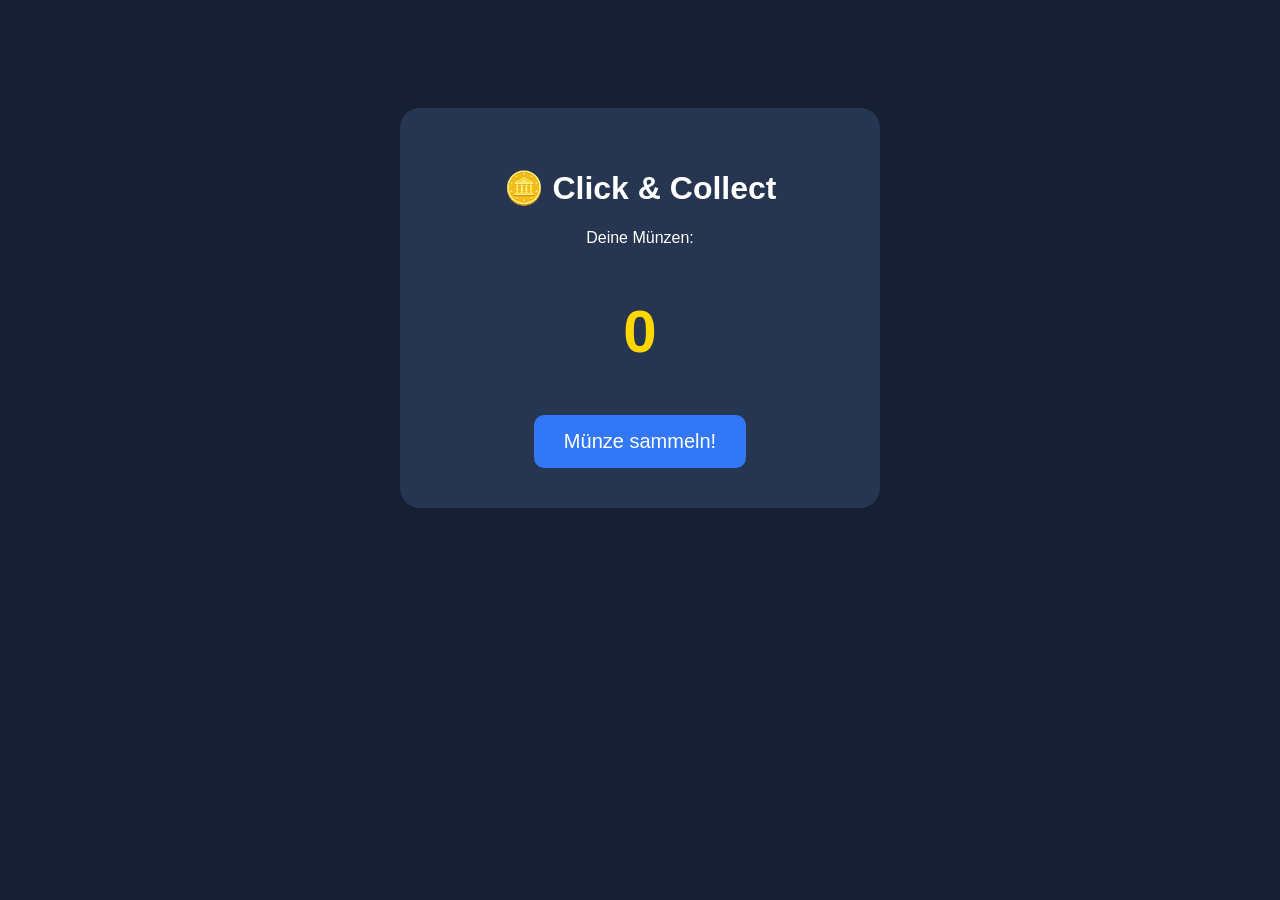
==== index.html @ 35b6dbcf "Erste Version meines Spiels" ====
<!DOCTYPE html>
<html lang="de">
<head>
    <meta charset="UTF-8">
    <title>Click & Collect</title>
    <link rel="stylesheet" href="style.css">
    <script src="script.js" defer></script>
</head>

<body>
    <div class="spiel">
        <h1>🪙 Click & Collect</h1>

        <p>Deine Münzen:</p>

        <h2 id="punkte">0</h2>

        <button id="sammeln">
            Münze sammeln!
        </button>
    </div>
</body>
</html>
---- style.css ----
body {
    background-color: #172033;
    color: white;
    font-family: Arial, sans-serif;
    text-align: center;
    padding-top: 100px;
}

.spiel {
    background-color: #263650;
    padding: 40px;
    border-radius: 20px;
    max-width: 400px;
    margin: auto;
}

h2 {
    font-size: 60px;
    color: gold;
}

button {
    background-color: #3278f6;
    color: white;
    font-size: 20px;
    padding: 15px 30px;
    border: none;
    border-radius: 10px;
    cursor: pointer;
}

button:hover {
    background-color: #1955c4;
}
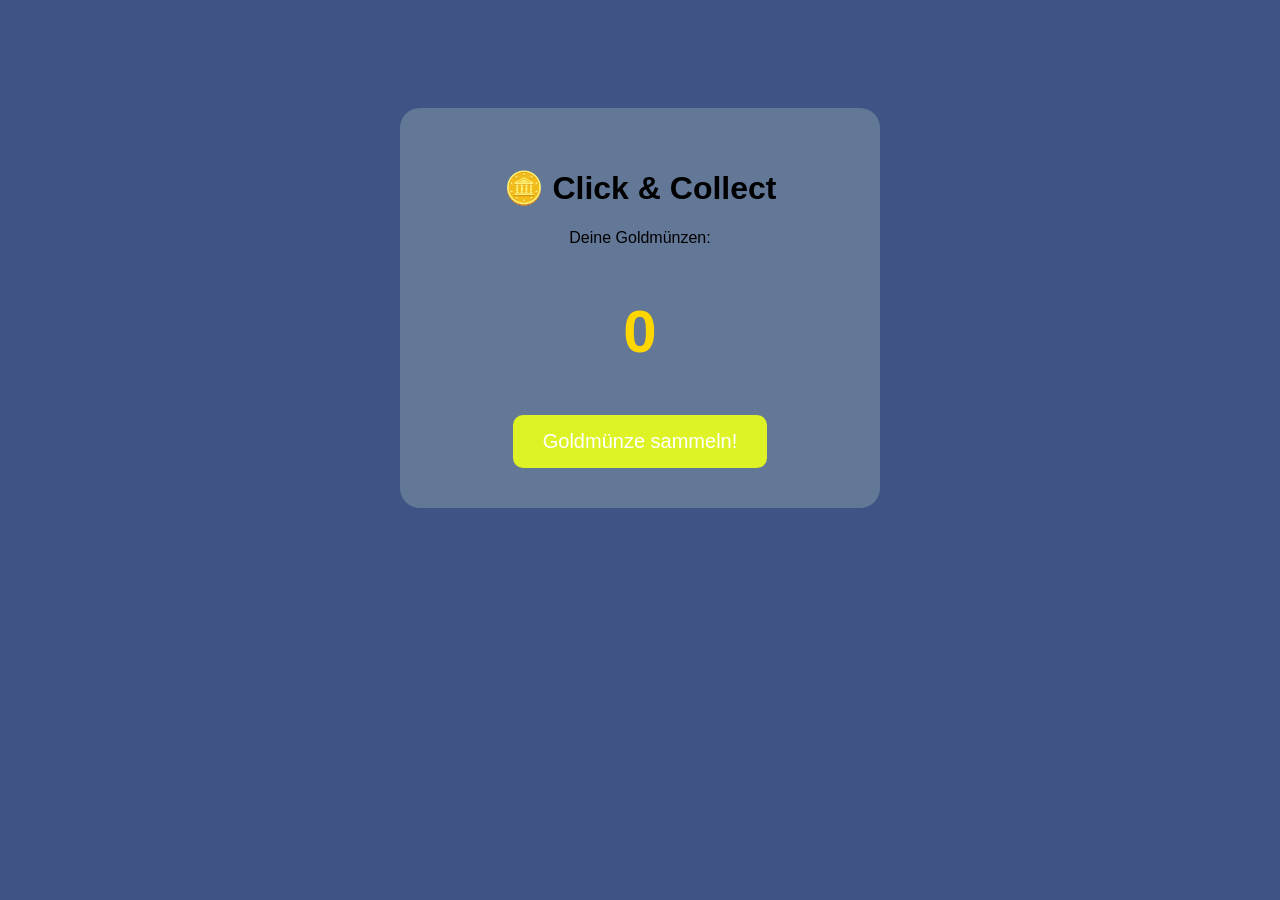
==== commit a34e8fdc: "Kleine Anpassungen" ====
--- a/index.html
+++ b/index.html
@@ -11,12 +11,12 @@
     <div class="spiel">
         <h1>🪙 Click & Collect</h1>
 
-        <p>Deine Münzen:</p>
+        <p>Deine Goldmünzen:</p>
 
         <h2 id="punkte">0</h2>
 
         <button id="sammeln">
-            Münze sammeln!
+            Goldmünze sammeln!
         </button>
     </div>
 </body>
--- a/style.css
+++ b/style.css
@@ -1,13 +1,13 @@
 body {
-    background-color: #172033;
-    color: white;
+    background-color: #3f5484;
+    color: rgb(0, 0, 0);
     font-family: Arial, sans-serif;
     text-align: center;
     padding-top: 100px;
 }
 
 .spiel {
-    background-color: #263650;
+    background-color: #637797;
     padding: 40px;
     border-radius: 20px;
     max-width: 400px;
@@ -20,7 +20,7 @@
 }
 
 button {
-    background-color: #3278f6;
+    background-color: #def325;
     color: white;
     font-size: 20px;
     padding: 15px 30px;
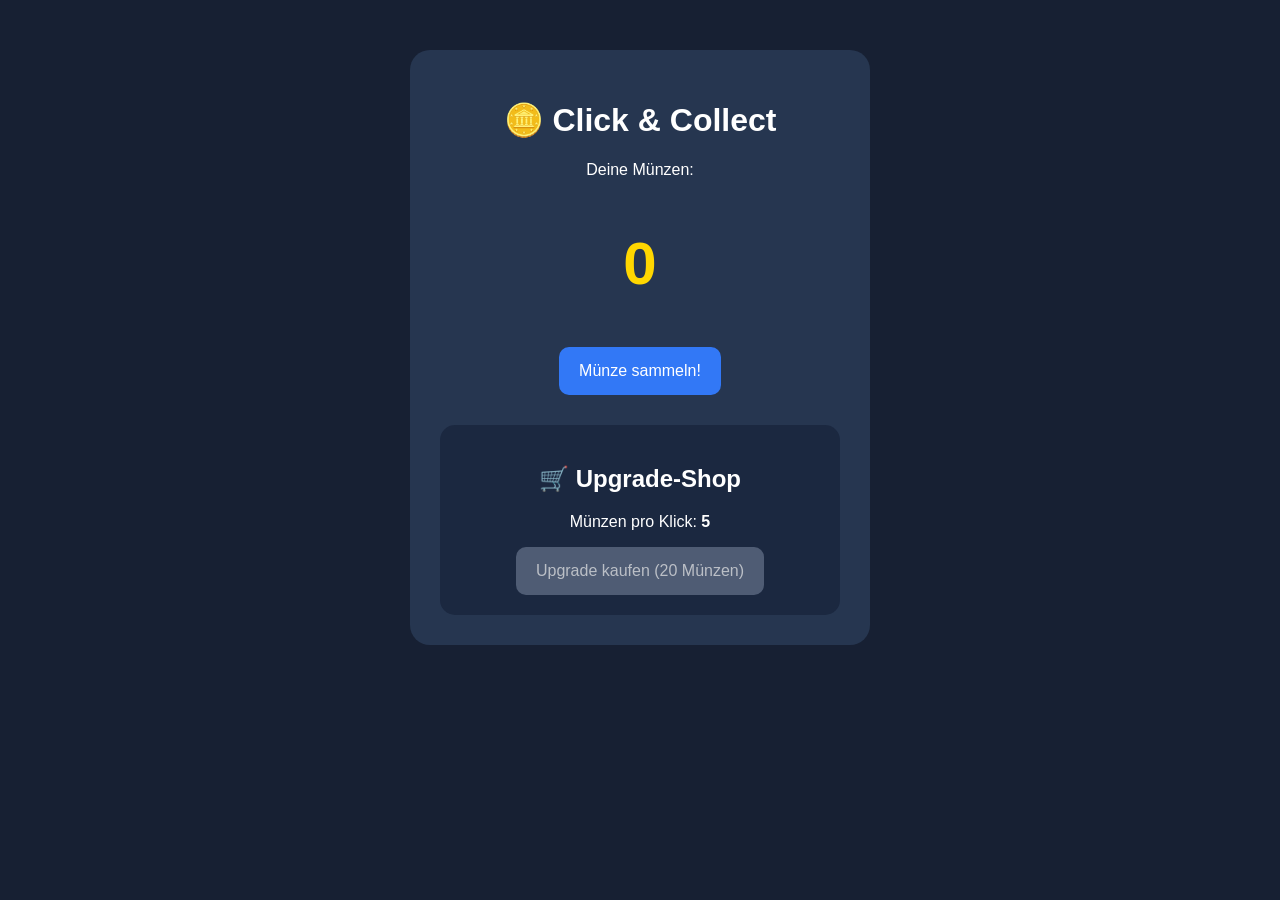
==== commit 316bce3e: "Upgradeshop hinzugefügt" ====
--- a/index.html
+++ b/index.html
@@ -1,23 +1,44 @@
+
 <!DOCTYPE html>
 <html lang="de">
+
 <head>
     <meta charset="UTF-8">
+    <meta name="viewport" content="width=device-width, initial-scale=1.0">
+
     <title>Click & Collect</title>
+
     <link rel="stylesheet" href="style.css">
     <script src="script.js" defer></script>
 </head>
 
 <body>
     <div class="spiel">
+
         <h1>🪙 Click & Collect</h1>
 
-        <p>Deine Goldmünzen:</p>
-
+        <p>Deine Münzen:</p>
         <h2 id="punkte">0</h2>
 
         <button id="sammeln">
-            Goldmünze sammeln!
+            Münze sammeln!
         </button>
+
+        <div class="shop">
+            <h2>🛒 Upgrade-Shop</h2>
+
+            <p>
+                Münzen pro Klick:
+                <strong id="klick-wert">5</strong>
+            </p>
+
+            <button id="upgrade">
+                Upgrade kaufen
+                (<span id="upgrade-preis">20</span> Münzen)
+            </button>
+        </div>
+
     </div>
 </body>
-</html>+
+</html>
--- a/style.css
+++ b/style.css
@@ -1,34 +1,61 @@
+
+/* Allgemeines Design */
 body {
-    background-color: #3f5484;
-    color: rgb(0, 0, 0);
+    background-color: #172033;
+    color: white;
     font-family: Arial, sans-serif;
     text-align: center;
-    padding-top: 100px;
+    margin: 0;
+    padding: 50px 16px;
 }
 
+/* Das Spielfeld */
 .spiel {
-    background-color: #637797;
-    padding: 40px;
-    border-radius: 20px;
+    background-color: #263650;
     max-width: 400px;
     margin: auto;
+    padding: 30px;
+    border-radius: 20px;
 }
 
-h2 {
+/* Unser Münzzähler */
+#punkte {
     font-size: 60px;
     color: gold;
 }
 
+/* Alle Buttons */
 button {
-    background-color: #def325;
+    background-color: #3278f6;
     color: white;
-    font-size: 20px;
-    padding: 15px 30px;
     border: none;
     border-radius: 10px;
+    padding: 15px 20px;
+    font-size: 16px;
     cursor: pointer;
 }
 
-button:hover {
+/* Effekt beim Darüberfahren */
+button:hover:not(:disabled) {
     background-color: #1955c4;
-}+}
+
+/* Button bei zu wenig Münzen */
+button:disabled {
+    background-color: #65738b;
+    cursor: not-allowed;
+    opacity: 0.7;
+}
+
+/* Unser Upgrade-Shop */
+.shop {
+    background-color: #1b2840;
+    margin-top: 30px;
+    padding: 20px 10px;
+    border-radius: 15px;
+}
+
+/* Überschrift im Shop */
+.shop h2 {
+    font-size: 24px;
+}
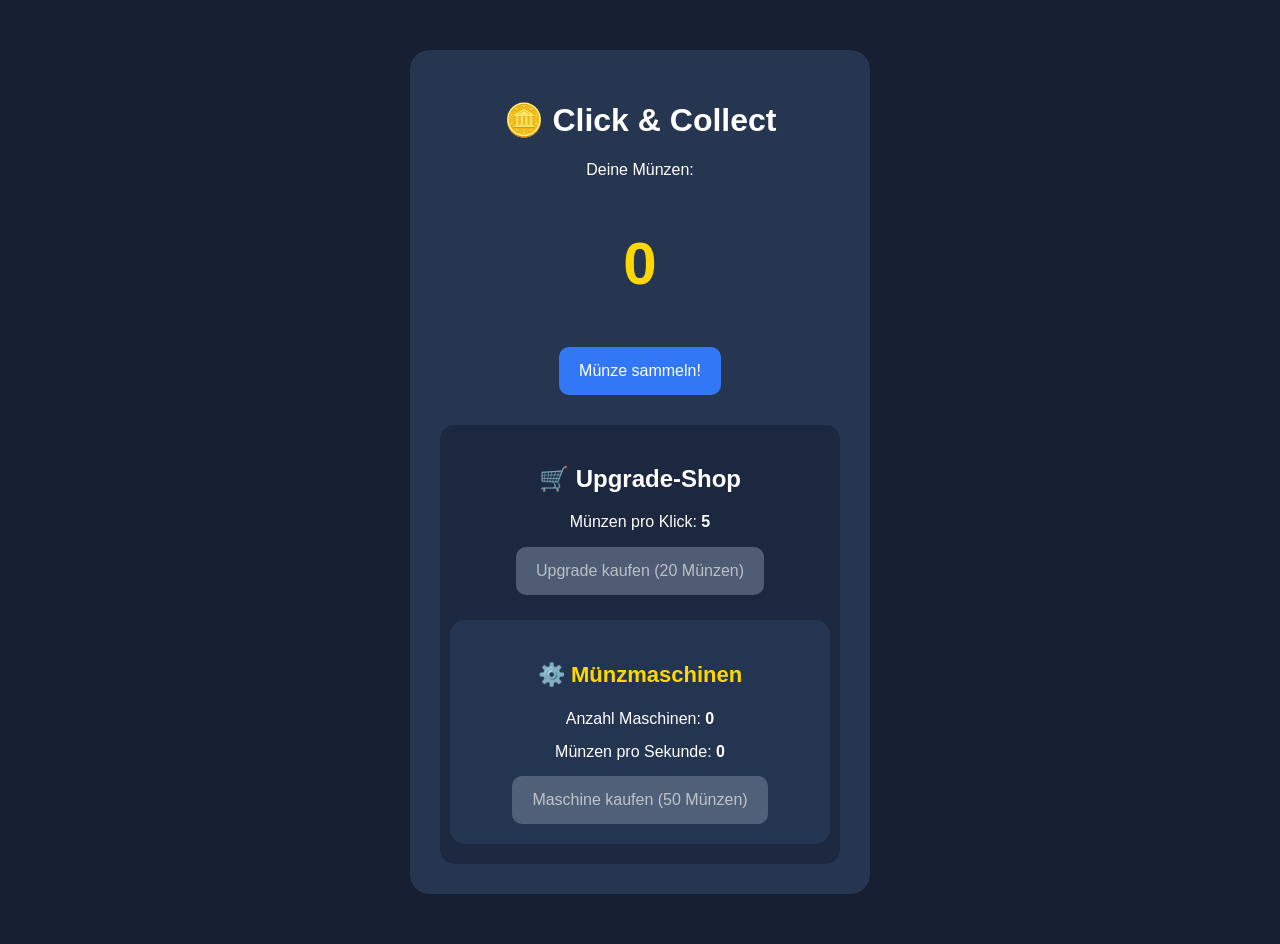
==== commit 7991a8b4: "Maschinen hinzugefügt" ====
--- a/index.html
+++ b/index.html
@@ -36,6 +36,26 @@
                 Upgrade kaufen
                 (<span id="upgrade-preis">20</span> Münzen)
             </button>
+                <div class="maschine">
+
+                <h3>⚙️ Münzmaschinen</h3>
+
+                <p>
+                    Anzahl Maschinen:
+                    <strong id="maschinen-anzahl">0</strong>
+                </p>
+
+                <p>
+                    Münzen pro Sekunde:
+                    <strong id="muenzen-pro-sekunde">0</strong>
+                </p>
+
+                <button id="maschine-kaufen">
+                    Maschine kaufen
+                    (<span id="maschinen-preis">50</span> Münzen)
+                </button>
+
+            </div>
         </div>
 
     </div>
--- a/style.css
+++ b/style.css
@@ -59,3 +59,22 @@
 .shop h2 {
     font-size: 24px;
 }
+
+/* Bereich für automatische Münzmaschinen */
+.maschine {
+    background-color: #233550;
+    margin-top: 25px;
+    padding: 20px 10px;
+    border-radius: 15px;
+}
+
+/* Überschrift der Maschinen */
+.maschine h3 {
+    color: gold;
+    font-size: 22px;
+}
+
+/* Abstand zwischen den Maschinen-Informationen */
+.maschine p {
+    margin: 15px 0;
+}
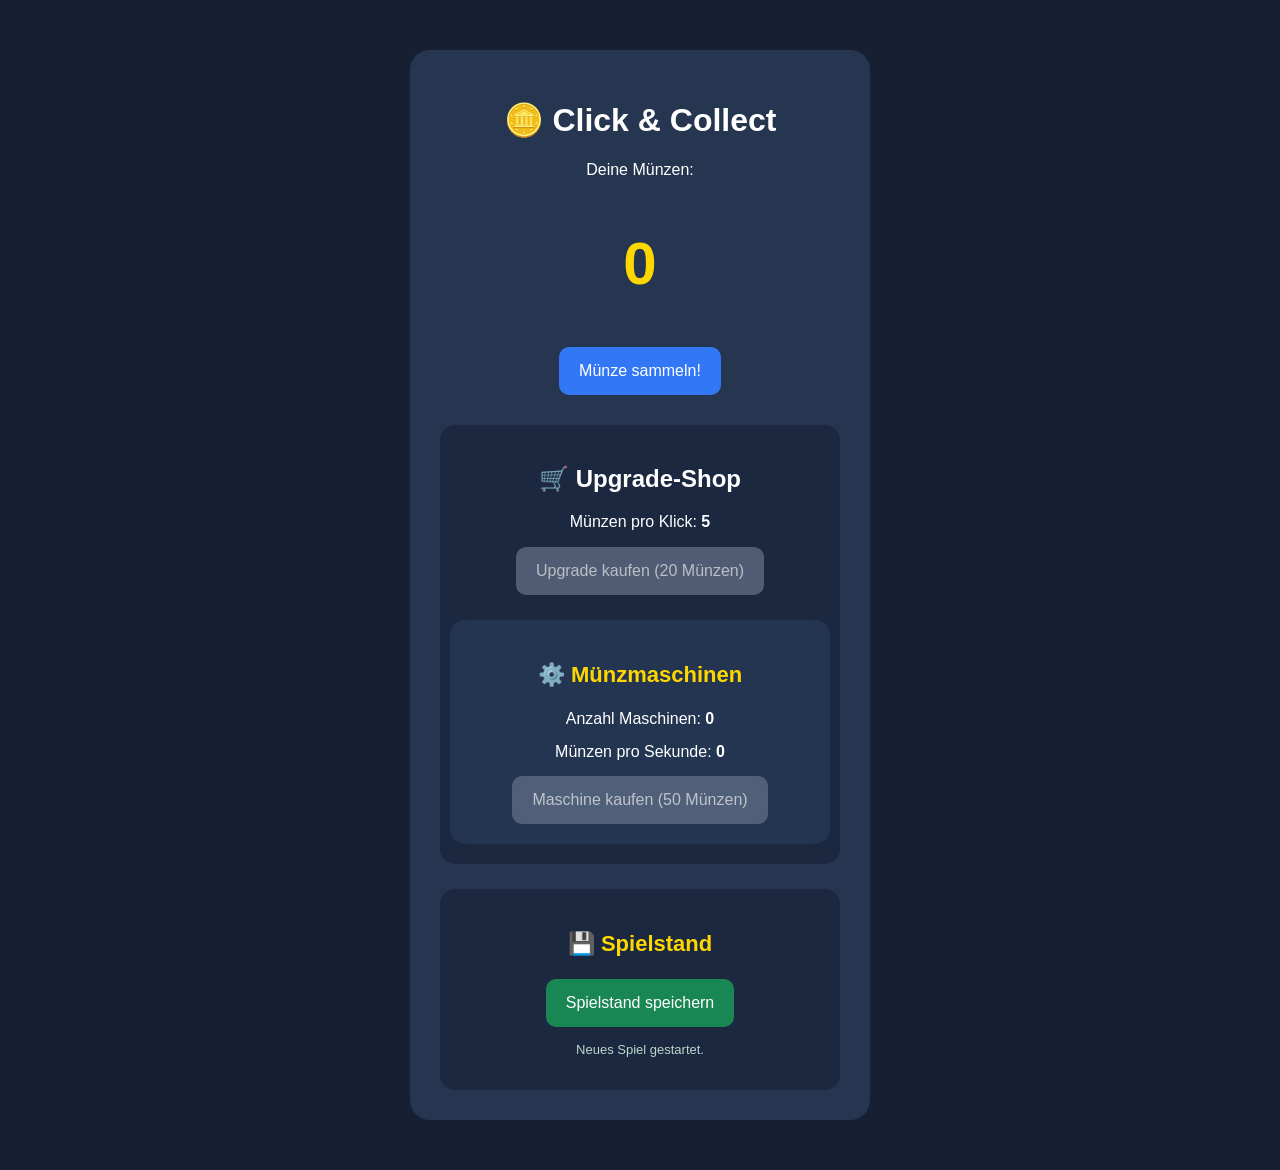
==== commit 58db94e9: "Automatisches Speichern" ====
--- a/index.html
+++ b/index.html
@@ -24,7 +24,9 @@
             Münze sammeln!
         </button>
 
+        <!-- Upgrade-Shop -->
         <div class="shop">
+
             <h2>🛒 Upgrade-Shop</h2>
 
             <p>
@@ -36,7 +38,9 @@
                 Upgrade kaufen
                 (<span id="upgrade-preis">20</span> Münzen)
             </button>
-                <div class="maschine">
+
+            <!-- Münzmaschinen -->
+            <div class="maschine">
 
                 <h3>⚙️ Münzmaschinen</h3>
 
@@ -56,9 +60,24 @@
                 </button>
 
             </div>
+
+        </div>
+
+        <!-- NEU: Spielstand speichern -->
+        <div class="speicher">
+
+            <h3>💾 Spielstand</h3>
+
+            <button id="spiel-speichern">
+                Spielstand speichern
+            </button>
+
+            <p id="speicher-status" aria-live="polite">
+                Noch kein Spielstand geladen.
+            </p>
+
         </div>
 
     </div>
 </body>
-
 </html>
--- a/style.css
+++ b/style.css
@@ -78,3 +78,33 @@
 .maschine p {
     margin: 15px 0;
 }
+
+/* ==================================
+   SPIELSTAND-SPEICHERUNG
+================================== */
+
+.speicher {
+    background-color: #1b2840;
+    margin-top: 25px;
+    padding: 20px;
+    border-radius: 15px;
+}
+
+.speicher h3 {
+    color: gold;
+    font-size: 22px;
+}
+
+#spiel-speichern {
+    background-color: #198754;
+}
+
+#spiel-speichern:hover {
+    background-color: #146c43;
+}
+
+#speicher-status {
+    color: #b8d8c9;
+    font-size: 13px;
+    margin-top: 15px;
+}
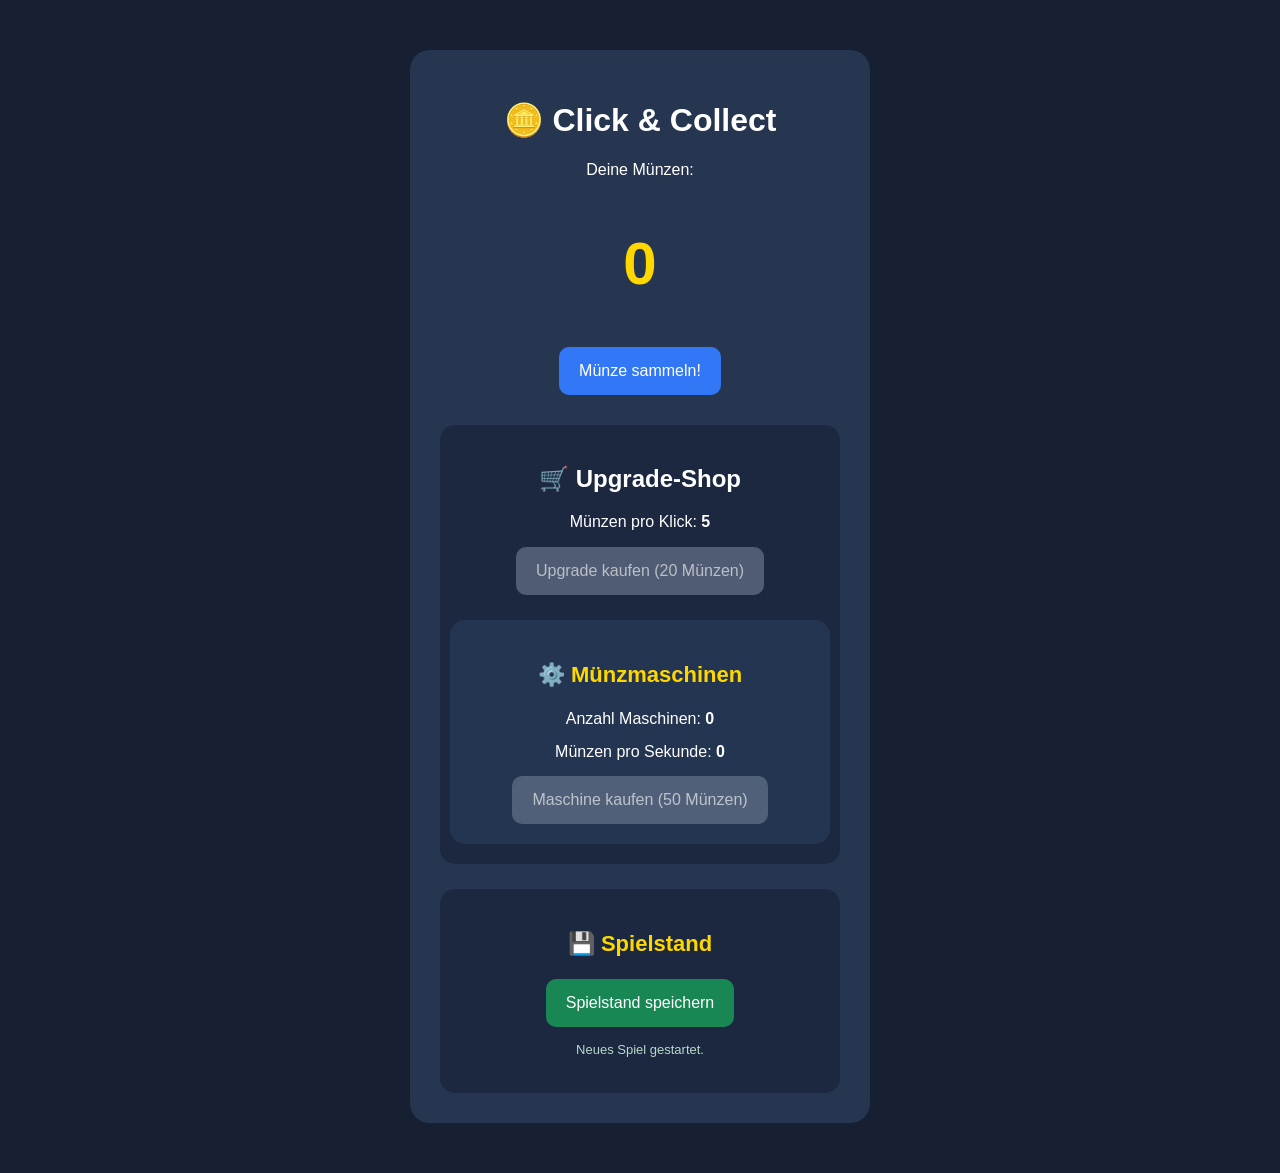
==== commit c1264792: "Add offline progress display and related functionality" ====
--- a/index.html
+++ b/index.html
@@ -76,6 +76,10 @@
                 Noch kein Spielstand geladen.
             </p>
 
+            <p id="offline-info" aria-live="polite">
+            
+            </p>
+
         </div>
 
     </div>
--- a/style.css
+++ b/style.css
@@ -108,3 +108,16 @@
     font-size: 13px;
     margin-top: 15px;
 }
+
+/* ==================================
+   OFFLINE-FORTSCHRITT
+================================== */
+
+#offline-info {
+    color: #ffd700;
+    font-size: 16px;
+    font-weight: bold;
+    margin-top: 15px;
+    line-height: 1.5;
+}
+
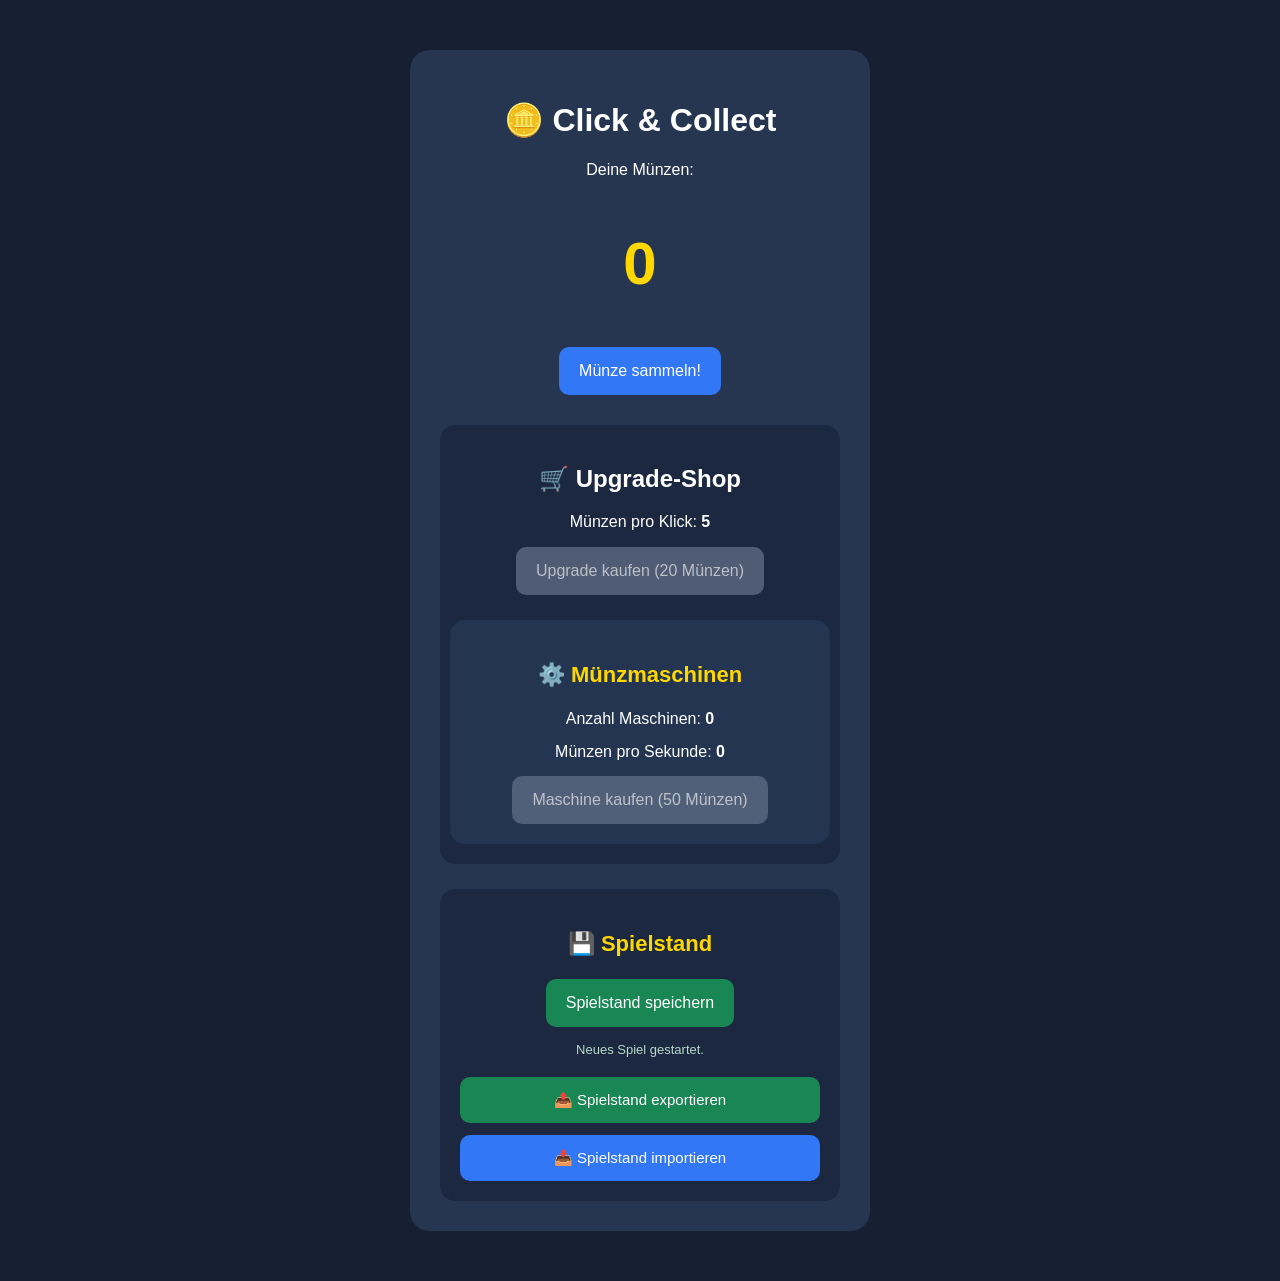
==== commit 0b855d37: "Exportieren und importieren des Spielstandes" ====
--- a/index.html
+++ b/index.html
@@ -79,9 +79,69 @@
             <p id="offline-info" aria-live="polite">
             
             </p>
+        <!-- Spielstand exportieren und importieren -->
+        <div class="datei-aktionen">
 
+            <button id="spiel-exportieren" type="button">
+                📤 Spielstand exportieren
+            </button>
+
+            <button id="spiel-importieren" type="button">
+                📥 Spielstand importieren
+            </button>
+
+            <input
+                type="file"
+                id="spiel-datei"
+                accept=".json,application/json"
+                hidden
+            >
+
+        </div>
+        
         </div>
 
     </div>
+   
+<!-- ==================================
+     WILLKOMMEN-ZURÜCK-FENSTER
+================================== -->
+
+<div id="offline-modal"
+     class="offline-modal"
+     role="dialog"
+     aria-modal="true"
+     aria-labelledby="offline-titel"
+     hidden>
+
+    <div class="offline-fenster">
+
+        <h2 id="offline-titel">
+            🌙 Willkommen zurück!
+        </h2>
+
+        <p>
+            Deine Maschinen haben weitergearbeitet,
+            während du offline warst!
+        </p>
+
+        <p>Du warst offline für:</p>
+
+        <h3 id="offline-zeit">0 Sekunden</h3>
+
+        <p>Dein Offline-Verdienst:</p>
+
+        <div class="offline-bonus">
+            +<span id="offline-bonus">0</span> 🪙
+        </div>
+
+        <button id="offline-einsammeln">
+            🪙 Münzen einsammeln
+        </button>
+
+    </div>
+
+</div>
+ 
 </body>
 </html>
--- a/style.css
+++ b/style.css
@@ -121,3 +121,115 @@
     line-height: 1.5;
 }
 
+
+/* ==================================
+   WILLKOMMEN-ZURÜCK-FENSTER
+================================== */
+
+/* Dunkler Hintergrund hinter dem Fenster */
+.offline-modal {
+    position: fixed;
+    inset: 0;
+    background: rgba(0, 0, 0, 0.8);
+
+    display: flex;
+    justify-content: center;
+    align-items: center;
+
+    padding: 20px;
+    box-sizing: border-box;
+    z-index: 1000;
+}
+
+/* Fenster ausblenden, wenn hidden aktiv ist */
+.offline-modal[hidden] {
+    display: none;
+}
+
+/* Das eigentliche Pop-up */
+.offline-fenster {
+    background-color: #263650;
+    color: white;
+
+    max-width: 400px;
+    width: 100%;
+
+    padding: 30px 20px;
+    border-radius: 20px;
+    box-sizing: border-box;
+
+    text-align: center;
+    box-shadow: 0 10px 40px rgba(0, 0, 0, 0.5);
+}
+
+/* Überschrift */
+.offline-fenster h2 {
+    color: gold;
+    font-size: 28px;
+}
+
+/* Offline-Zeit */
+#offline-zeit {
+    font-size: 24px;
+    color: white;
+}
+
+/* Anzeige der verdienten Münzen */
+.offline-bonus {
+    background-color: #1b2840;
+    color: gold;
+
+    font-size: 36px;
+    font-weight: bold;
+
+    padding: 20px;
+    margin: 20px 0;
+    border-radius: 15px;
+}
+
+/* Münzen einsammeln */
+#offline-einsammeln {
+    background-color: #198754;
+    width: 100%;
+}
+
+#offline-einsammeln:hover {
+    background-color: #146c43;
+}
+
+
+/* ==================================
+   SPIELSTAND EXPORT / IMPORT
+================================== */
+
+.datei-aktionen {
+    display: flex;
+    flex-direction: column;
+    gap: 12px;
+    margin-top: 20px;
+}
+
+/* Beide Buttons */
+.datei-aktionen button {
+    width: 100%;
+    padding: 14px;
+    font-size: 15px;
+}
+
+/* Export-Button */
+#spiel-exportieren {
+    background-color: #198754;
+}
+
+#spiel-exportieren:hover {
+    background-color: #146c43;
+}
+
+/* Import-Button */
+#spiel-importieren {
+    background-color: #3278f6;
+}
+
+#spiel-importieren:hover {
+    background-color: #1955c4;
+}
